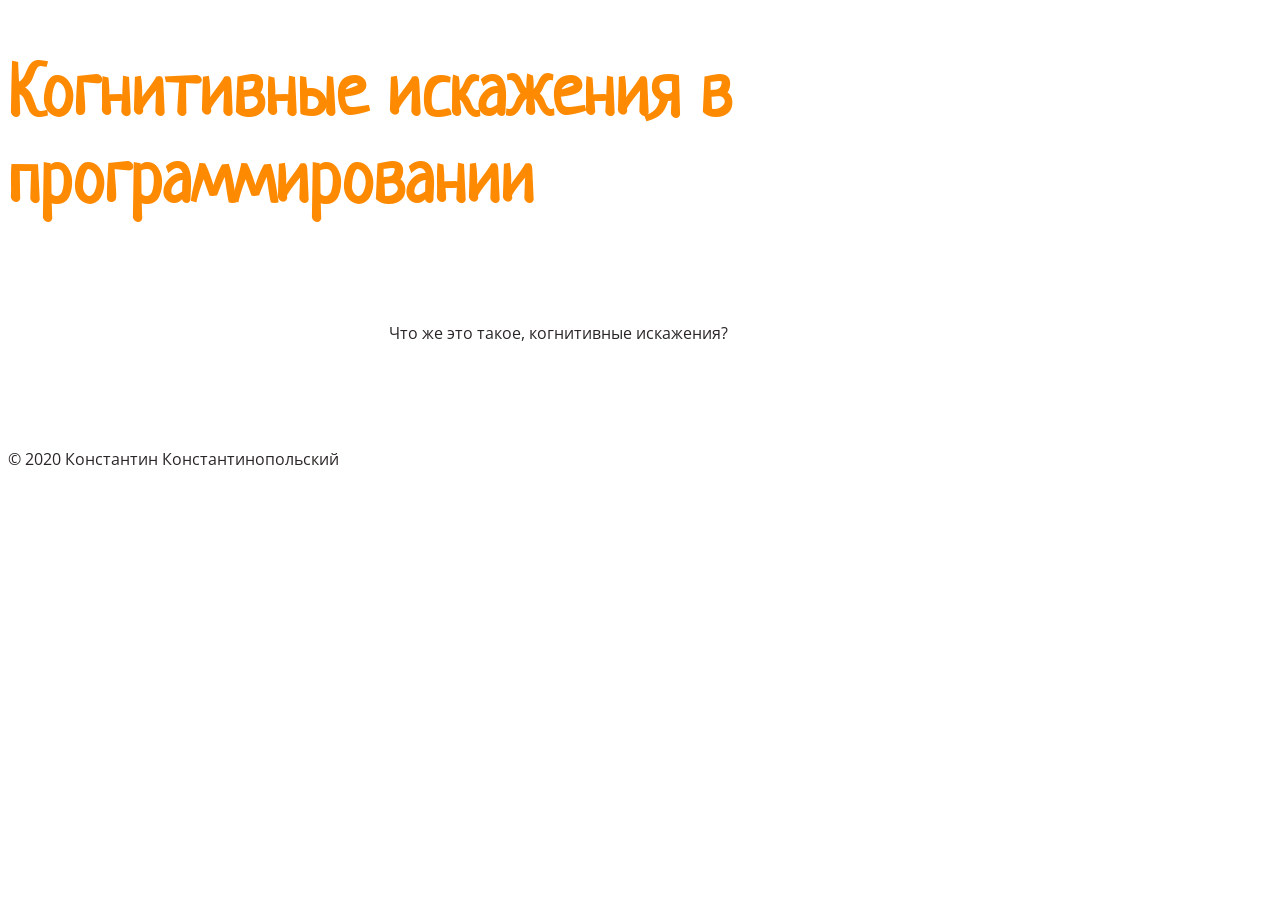
==== docs/index.html @ f5e9c235 "docs folder" ====
<!DOCTYPE html>
<html lang="ru">
<head>
    <meta charset="UTF-8">
    <meta name="viewport" content="width=device-width, initial-scale=1.0">
    <meta http-equiv="X-UA-Compatible" content="ie=edge">
    <title>layout-designer-project-58 user-035ccd6718eab46e</title>
    <link rel="stylesheet" href="styles/style.css">
</head>
<body>
 <header>
     <h1 class="title">Когнитивные искажения в программировании</h1>
 </header>
 <main>
<section class="section">
    Что же это такое, когнитивные искажения?
</section>
 </main>
<footer>
    © 2020 Константин Константинопольский
</footer>
</body>
</html>
---- docs/styles/style.css ----
/** CSS STYLE **/

@font-face {
    font-family: 'Neucha';
    src: url('Neucha-Regular.ttf') format('truetype');
}

@font-face {
    font-family: 'Open Sans Regular';
    src: url('OpenSans-VariableFont_wdth,wght.ttf') format('truetype');
}

@font-face {
    font-family: 'Open Sans Italic';
    src: url('OpenSans-Italic-VariableFont_wdth,wght.ttf') format('truetype');
}

:root {
    --white: #fff;
    --white-transparent: #d7ccc0;
    --light: #f5f4f0;
    --main: #fe8a02;
    --main-dark: #42413c;
    --dark: #2a2626;
    --dark-transparent: #908d8b;
    --brown: #b09a81;
    --blue: #1085c5;

    --font-size: 16px;
    --line-height: 1.6em;
    --font-color: #2A2626;

    --line-height-titles: 1.2em;
    --h1-title-font-size: 72px;
    --h2-title-font-size: 60px;
    --h3-title-font-size: 34px;

    --max-width-section: 1100px;
    --text-align-section: center;
    --margin-top-section: 100px;
    --margin-bottom-section: 100px;
}

body {
    font-family: 'Open Sans Regular', sans-serif;
    font-size: var(--font-size);
    line-height: var(--line-height);
    color: var(--font-color);
}

.hello {
    display: block;

    color: #ff8282;
}

.title {
    font-family: 'Neucha', sans-serif;
    color: var(--main);
    font-size: var(--h1-title-font-size);
    line-height: var(--line-height-titles);
}

.section {
    max-width: var(--max-width-section);
    text-align: var(--text-align-section);
    margin-top: var(--margin-top-section);
    margin-bottom: var(--margin-bottom-section);
}
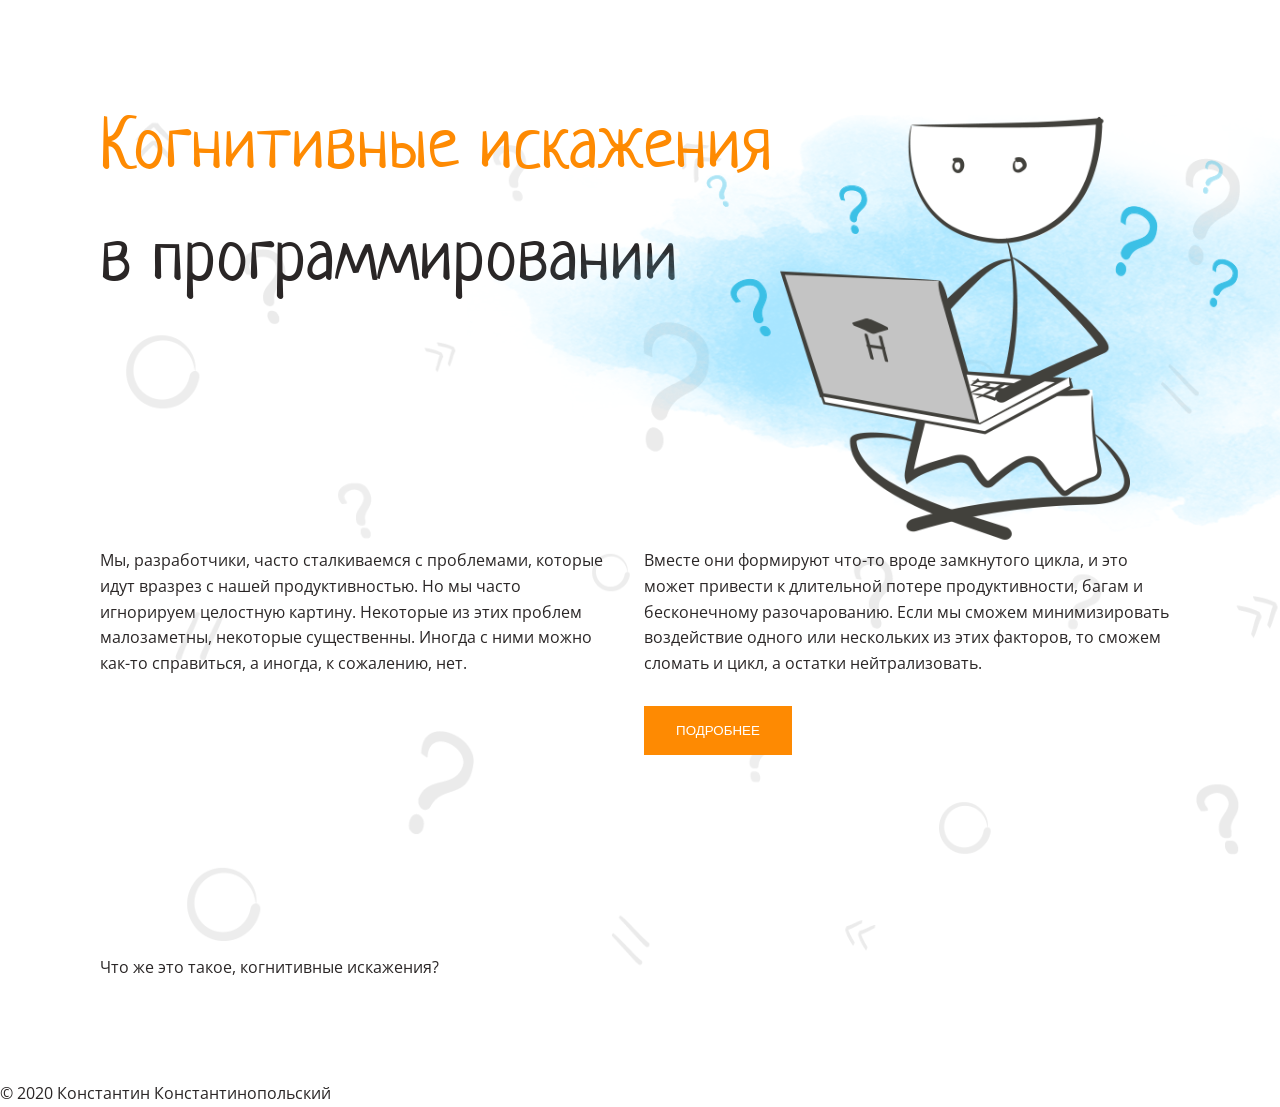
==== commit 3ada7b85: "docs" ====
--- a/docs/index.html
+++ b/docs/index.html
@@ -8,8 +8,21 @@
     <link rel="stylesheet" href="styles/style.css">
 </head>
 <body>
- <header>
-     <h1 class="title">Когнитивные искажения в программировании</h1>
+ <header class="background-universal section">
+     <span class="title main-font-color">Когнитивные искажения</span>
+     <br>
+     <span class="title">в программировании</span>
+     <img class="main-image" src="styles/main.png">
+     <div class="flex">
+         <div class="column-1">
+             Мы, разработчики, часто сталкиваемся с проблемами, которые идут вразрез с нашей продуктивностью. Но мы часто игнорируем целостную картину. Некоторые из этих проблем малозаметны, некоторые существенны. Иногда с ними можно как-то справиться, а иногда, к сожалению, нет.
+         </div>
+         <div class="column-2">
+             Вместе они формируют что-то вроде замкнутого цикла, и это может привести к длительной потере продуктивности, багам и бесконечному разочарованию.
+             Если мы сможем минимизировать воздействие одного или нескольких из этих факторов, то сможем сломать и цикл, а остатки нейтрализовать.
+             <button class="button">Подробнее</button>
+         </div>
+     </div>
  </header>
  <main>
 <section class="section">
--- a/docs/styles/style.css
+++ b/docs/styles/style.css
@@ -41,7 +41,19 @@
     --margin-bottom-section: 100px;
 }
 
+html, body {
+    padding: 0;
+    margin: 0;
+    overflow: hidden;
+}
+
+header {
+    position: relative;
+}
+
 body {
+    display: flex;
+    flex-direction: column;
     font-family: 'Open Sans Regular', sans-serif;
     font-size: var(--font-size);
     line-height: var(--line-height);
@@ -56,14 +68,59 @@
 
 .title {
     font-family: 'Neucha', sans-serif;
-    color: var(--main);
     font-size: var(--h1-title-font-size);
     line-height: var(--line-height-titles);
+    text-align: left;
+}
+
+.main-font-color {
+    color: var(--main);
 }
 
 .section {
+    display: flex;
+    flex-direction: column;
+    padding: 100px;
     max-width: var(--max-width-section);
-    text-align: var(--text-align-section);
-    margin-top: var(--margin-top-section);
-    margin-bottom: var(--margin-bottom-section);
+}
+
+.background-universal::before {
+    content: "";
+    background-image: url("background.png");
+    background-repeat: no-repeat;
+    background-size: cover;
+    opacity: 0.1;
+    width: 100vw;
+    height: 100vh;
+    overflow: hidden;
+    position: absolute;
+    z-index: -100;
+}
+
+.main-image {
+    position: absolute;
+    height: 525px;
+    top: 55px;
+    right: -270px;
+}
+
+.flex {
+    display: flex;
+    margin-top: 250px;
+}
+
+.column-1 {
+    margin-right: 30px;
+}
+
+
+.button {
+    margin-top: 30px;
+    display: block;
+    width: 148px;
+    height: 49px;
+    text-transform: uppercase;
+    background-color: var(--main);
+    color: var(--white);
+    border: none;
 }
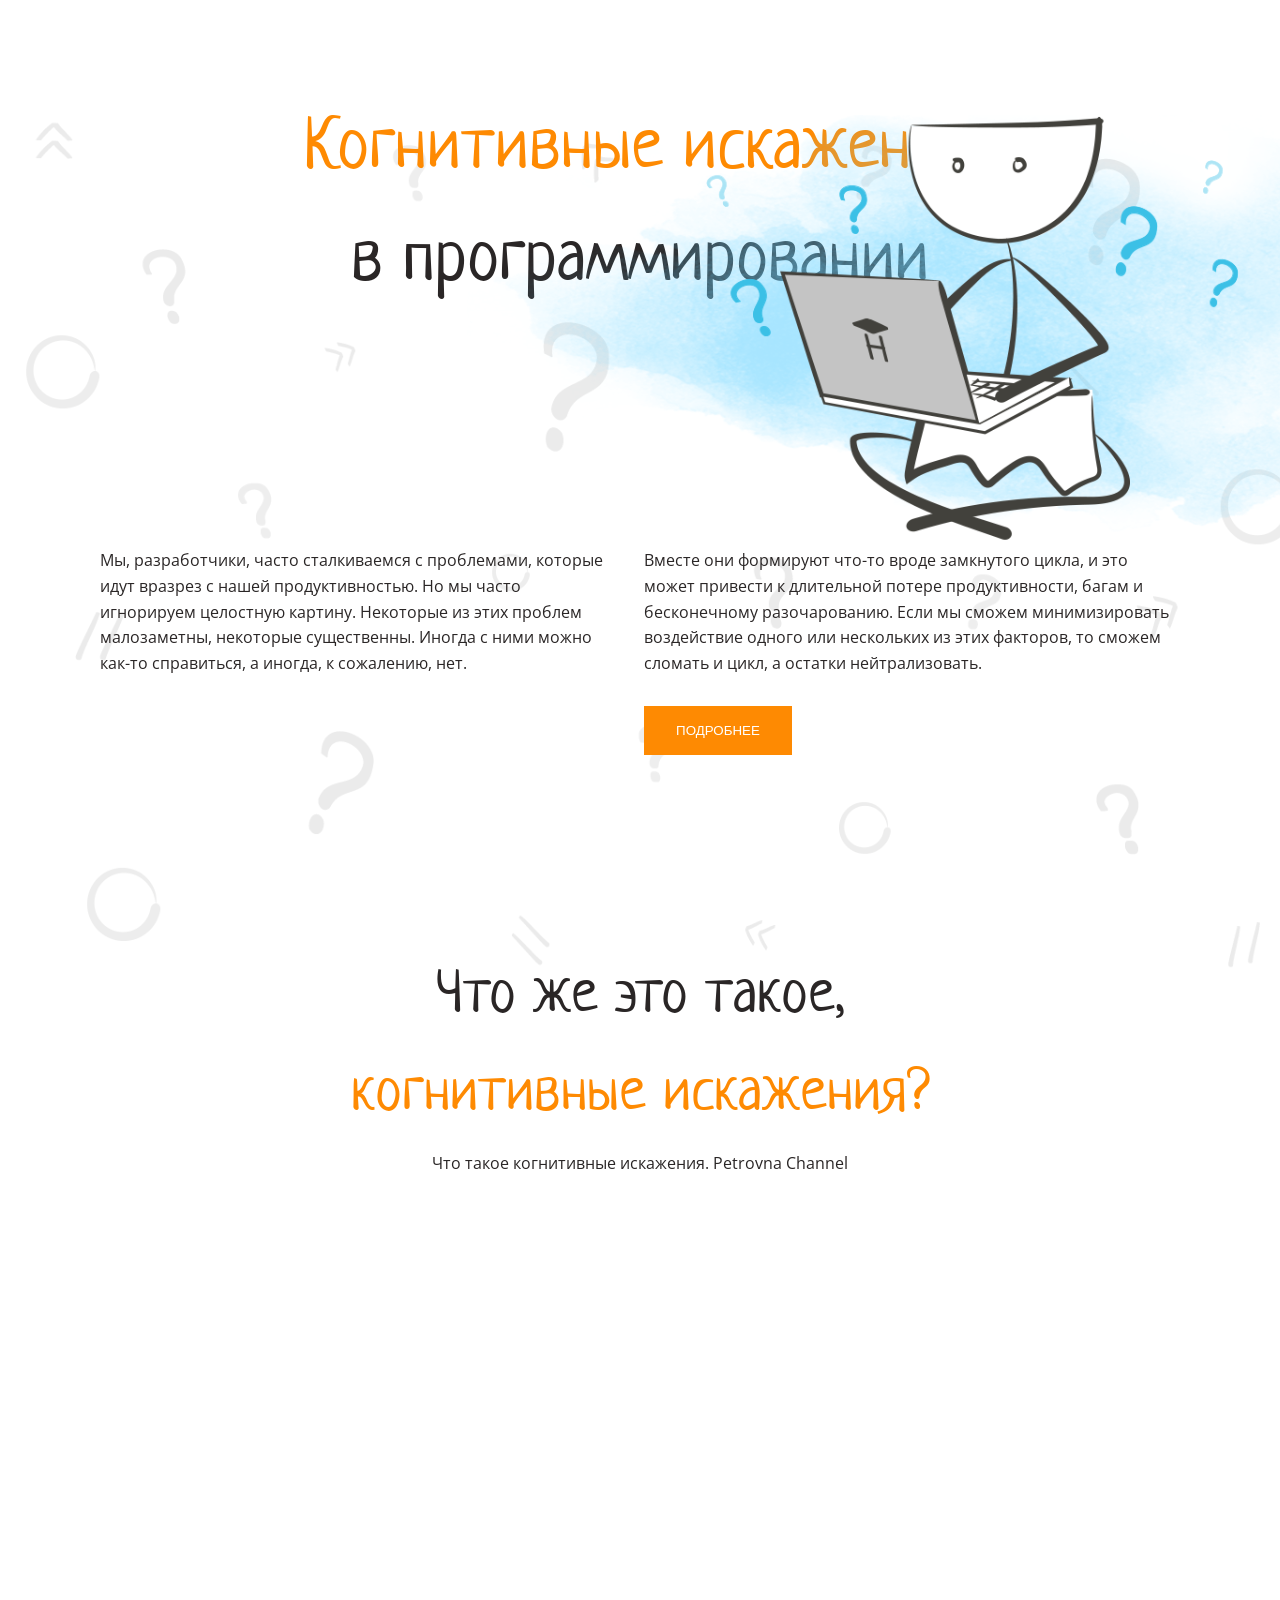
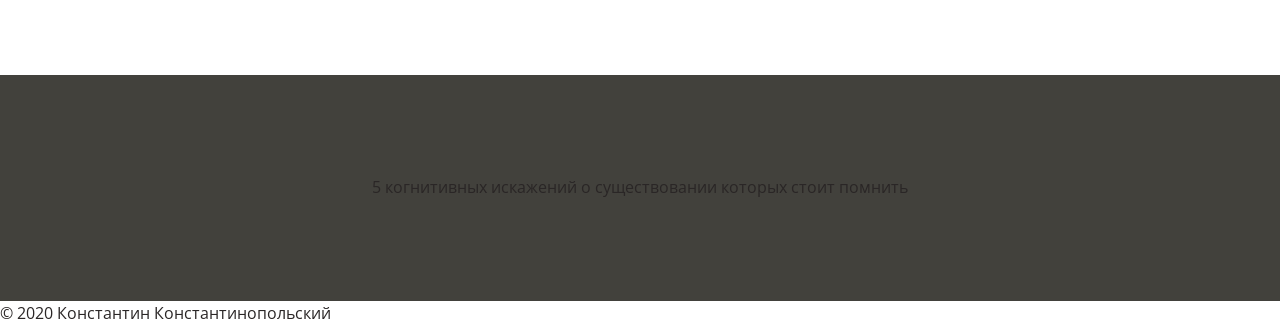
==== commit 7a17e231: "docs folder" ====
--- a/docs/index.html
+++ b/docs/index.html
@@ -26,8 +26,14 @@
  </header>
  <main>
 <section class="section">
-    Что же это такое, когнитивные искажения?
+    <span class="title h2-title-font-size text-align-section">Что же это такое,</span>
+    <br>
+    <span class="title main-font-color h2-title-font-size text-align-section">когнитивные искажения?</span>
+    <br>
+    <span class="text-align-section margin-bottom-30">Что такое когнитивные искажения. Petrovna Channel</span>
+    <iframe class="video video-filter" width="919" height="569" src="https://www.youtube.com/embed/jie9AizBqss" frameborder="0" allowfullscreen></iframe>
 </section>
+     <section class="section main-dark-background overflow-section">5 когнитивных искажений о существовании которых стоит помнить</section>
  </main>
 <footer>
     © 2020 Константин Константинопольский
--- a/docs/styles/style.css
+++ b/docs/styles/style.css
@@ -44,7 +44,6 @@
 html, body {
     padding: 0;
     margin: 0;
-    overflow: hidden;
 }
 
 header {
@@ -77,9 +76,18 @@
     color: var(--main);
 }
 
+.h2-title-font-size {
+    font-size: var(--h2-title-font-size);
+}
+
+.text-align-section {
+    text-align: var(--text-align-section);
+}
+
 .section {
     display: flex;
     flex-direction: column;
+    align-items: center;
     padding: 100px;
     max-width: var(--max-width-section);
 }
@@ -123,4 +131,20 @@
     background-color: var(--main);
     color: var(--white);
     border: none;
+}
+
+.margin-bottom-30 {
+    margin-bottom: 30px;
+}
+
+.video-filter {
+    filter: drop-shadow(0 16px 32px rgba(0 0 0 / 15%));
+}
+
+.main-dark-background {
+    background-color: var(--main-dark);
+}
+
+.overflow-section {
+    margin-top: -200px;
 }
